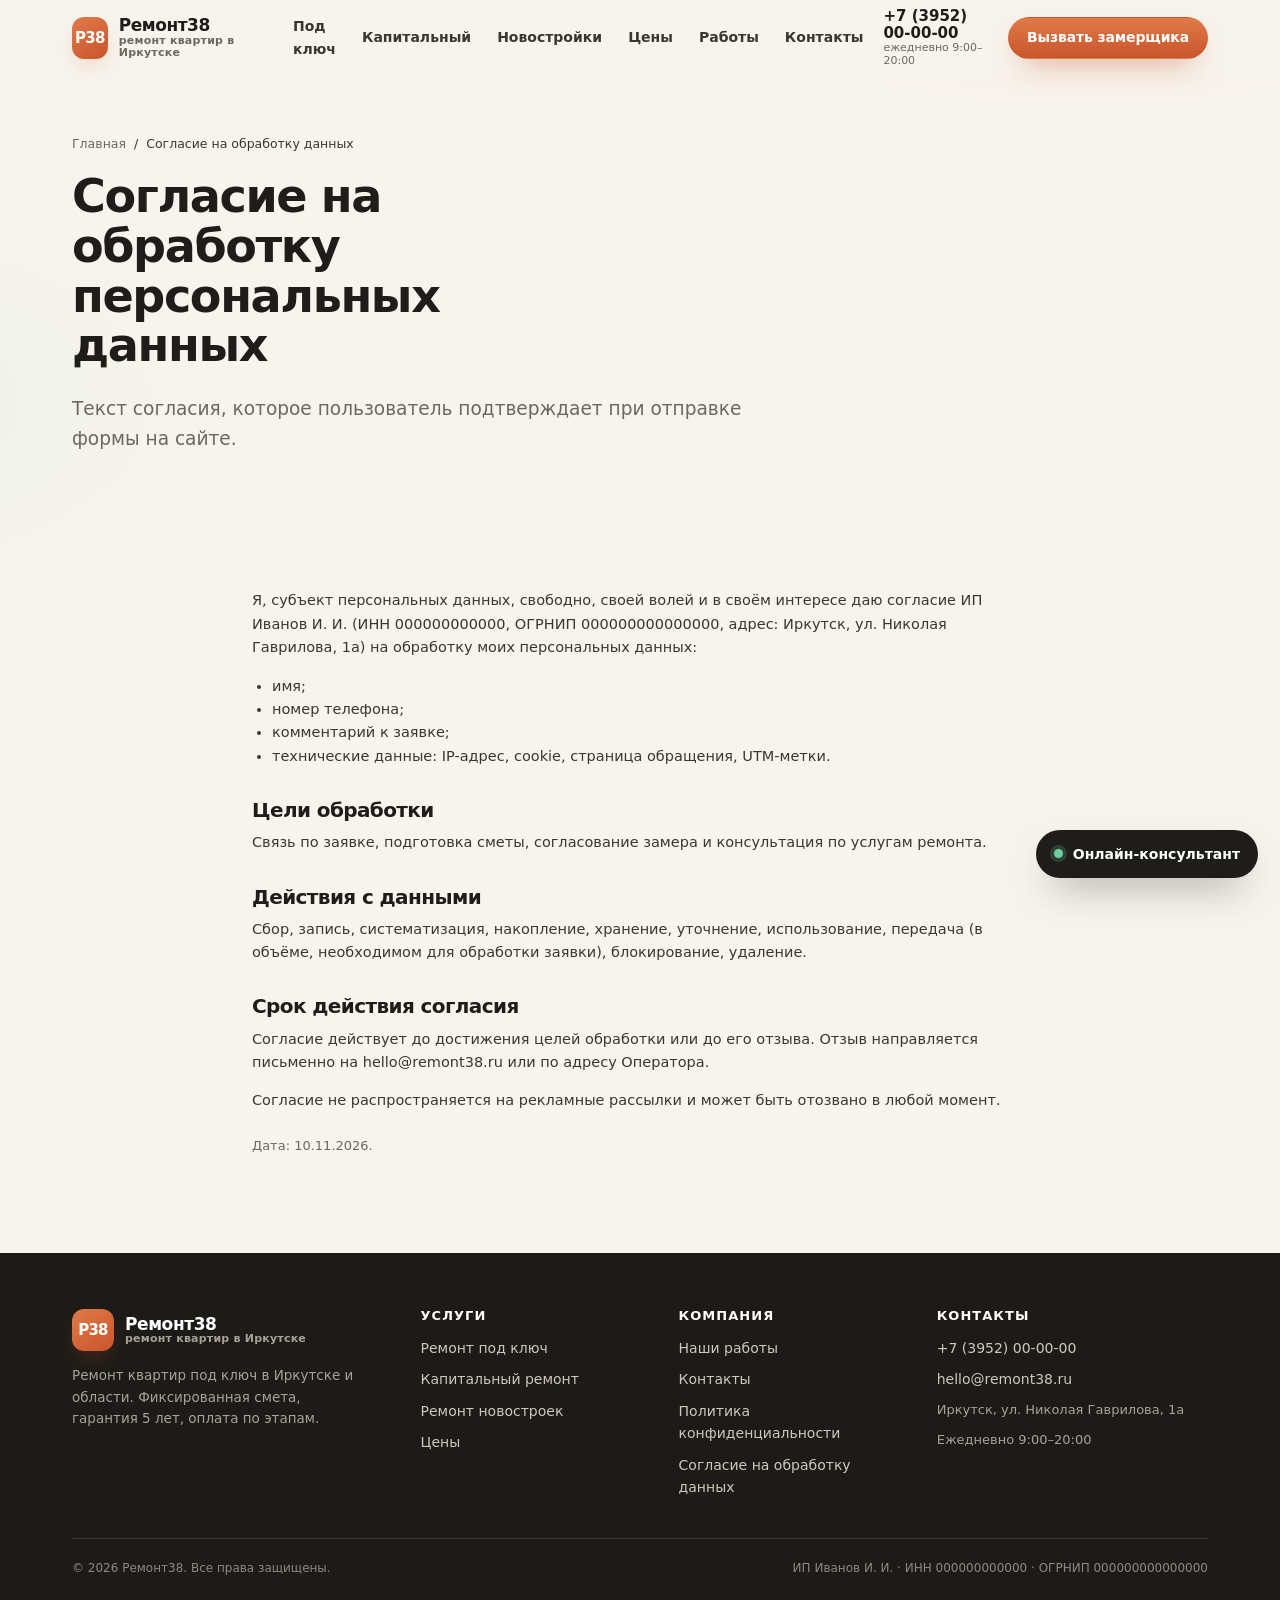
==== consent.html @ 5f7a5731 "Add files via upload" ====
<!DOCTYPE html>
<html lang="ru">
<head>
  <meta charset="UTF-8">
  <meta name="viewport" content="width=device-width, initial-scale=1">
  <meta name="robots" content="noindex,nofollow">
  <title>Согласие на обработку персональных данных — Ремонт38</title>
  <meta name="description" content="Текст согласия на обработку персональных данных при отправке заявки на сайте Ремонт38.">
  <link rel="canonical" href="https://remont38.ru/consent.html">
  <meta property="og:type" content="website">
  <meta property="og:title" content="Согласие на обработку персональных данных — Ремонт38">
  <meta property="og:description" content="Текст согласия на обработку персональных данных при отправке заявки на сайте Ремонт38.">
  <meta property="og:url" content="https://remont38.ru/consent.html">
  <meta property="og:locale" content="ru_RU">
  <meta property="og:image" content="https://remont38.ru/assets/img/og.png">
  <meta property="og:image:width" content="1200">
  <meta property="og:image:height" content="630">
  <meta name="twitter:card" content="summary_large_image">
  <meta name="theme-color" content="#f7f4ee">
  <link rel="icon" href="assets/img/favicon.svg" type="image/svg+xml">
  <script>document.documentElement.classList.add('js');</script>
  <link rel="stylesheet" href="assets/css/style.css">
</head>
<body>
  <header class="site-header">
    <div class="container header-inner">
      <a class="brand" href="index.html" aria-label="Ремонт38 — на главную">
        <span class="brand__mark">Р38</span>
        <span class="brand__text">
          <span class="brand__name">Ремонт38</span>
          <span class="brand__tag">ремонт квартир в Иркутске</span>
        </span>
      </a>
      <nav class="nav" aria-label="Основная навигация">
        <a href="remont-pod-klyuch.html">Под ключ</a>
        <a href="kapitalny-remont.html">Капитальный</a>
        <a href="novostroyka.html">Новостройки</a>
        <a href="prices.html">Цены</a>
        <a href="portfolio.html">Работы</a>
        <a href="contacts.html">Контакты</a>
      </nav>
      <div class="header-actions">
        <div class="header-phone">
          <a href="tel:+73952000000">+7 (3952) 00-00-00</a>
          <span>ежедневно 9:00–20:00</span>
        </div>
        <button class="btn btn--primary btn--sm" type="button" data-scroll-form>Вызвать замерщика</button>
        <button class="burger" type="button" data-burger aria-label="Открыть меню" aria-expanded="false"><span></span></button>
      </div>
    </div>
  </header>

  <div class="mobile-nav" data-mobile-nav>
    <a href="remont-pod-klyuch.html">Ремонт под ключ</a>
    <a href="kapitalny-remont.html">Капитальный ремонт</a>
    <a href="novostroyka.html">Ремонт новостроек</a>
    <a href="prices.html">Цены</a>
    <a href="portfolio.html">Работы</a>
    <a href="contacts.html">Контакты</a>
    <a class="btn btn--primary btn--block" href="tel:+73952000000">+7 (3952) 00-00-00</a>
  </div>

  <main>
    <section class="page-hero">
      <div class="container">
        <div class="breadcrumbs"><a href="index.html">Главная</a><span>/</span><span>Согласие на обработку данных</span></div>
        <h1>Согласие на обработку персональных данных</h1>
        <p class="lead">Текст согласия, которое пользователь подтверждает при отправке формы на сайте.</p>
      </div>
    </section>
    <section class="section">
      <div class="container legal">
        <p>Я, субъект персональных данных, свободно, своей волей и в своём интересе даю согласие ИП Иванов И. И. (ИНН 000000000000, ОГРНИП 000000000000000, адрес: Иркутск, ул. Николая Гаврилова, 1а) на обработку моих персональных данных:</p>
        <ul>
          <li>имя;</li>
          <li>номер телефона;</li>
          <li>комментарий к заявке;</li>
          <li>технические данные: IP-адрес, cookie, страница обращения, UTM-метки.</li>
        </ul>
        <h2>Цели обработки</h2>
        <p>Связь по заявке, подготовка сметы, согласование замера и консультация по услугам ремонта.</p>
        <h2>Действия с данными</h2>
        <p>Сбор, запись, систематизация, накопление, хранение, уточнение, использование, передача (в объёме, необходимом для обработки заявки), блокирование, удаление.</p>
        <h2>Срок действия согласия</h2>
        <p>Согласие действует до достижения целей обработки или до его отзыва. Отзыв направляется письменно на hello@remont38.ru или по адресу Оператора.</p>
        <p>Согласие не распространяется на рекламные рассылки и может быть отозвано в любой момент.</p>
        <p style="margin-top:24px;color:var(--muted);font-size:13px">Дата: 10.11.2026.</p>
      </div>
    </section>

  </main></main>

  <footer class="site-footer">
    <div class="container">
      <div class="footer-grid">
        <div class="footer-brand">
          <a class="brand" href="index.html">
            <span class="brand__mark">Р38</span>
            <span class="brand__text" style="color:#fff">
              <span class="brand__name">Ремонт38</span>
              <span class="brand__tag" style="color:#a9a196">ремонт квартир в Иркутске</span>
            </span>
          </a>
          <p>Ремонт квартир под ключ в Иркутске и области. Фиксированная смета, гарантия 5 лет, оплата по этапам.</p>
        </div>
        <div>
          <h4>Услуги</h4>
          <div class="footer-links">
            <a href="remont-pod-klyuch.html">Ремонт под ключ</a>
            <a href="kapitalny-remont.html">Капитальный ремонт</a>
            <a href="novostroyka.html">Ремонт новостроек</a>
            <a href="prices.html">Цены</a>
          </div>
        </div>
        <div>
          <h4>Компания</h4>
          <div class="footer-links">
            <a href="portfolio.html">Наши работы</a>
            <a href="contacts.html">Контакты</a>
            <a href="privacy.html">Политика конфиденциальности</a>
            <a href="consent.html">Согласие на обработку данных</a>
          </div>
        </div>
        <div>
          <h4>Контакты</h4>
          <div class="footer-links">
            <a href="tel:+73952000000">+7 (3952) 00-00-00</a>
            <a href="mailto:hello@remont38.ru">hello@remont38.ru</a>
            <span style="font-size:13px;color:#a9a196">Иркутск, ул. Николая Гаврилова, 1а</span>
            <span style="font-size:13px;color:#a9a196">Ежедневно 9:00–20:00</span>
          </div>
        </div>
      </div>
      <div class="footer-bottom">
        <span>© 2026 Ремонт38. Все права защищены.</span>
        <span>ИП Иванов И. И. · ИНН 000000000000 · ОГРНИП 000000000000000</span>
      </div>
    </div>
  </footer>

  <button class="chat-fab" type="button" data-chat-open aria-expanded="false" aria-controls="chat-panel">
    <span class="chat-fab__dot"></span> Онлайн-консультант
  </button>
  <div class="chat-panel" id="chat-panel" data-chat-panel role="dialog" aria-label="Онлайн-консультант">
    <div class="chat-head">
      <div class="chat-head__ava">Р</div>
      <div><b>Консультант Ремонт38</b><span>Отвечаем 24/7</span></div>
      <button class="chat-close" type="button" data-chat-close aria-label="Закрыть чат">×</button>
    </div>
    <div class="chat-body" data-chat-body></div>
    <div class="chat-quick" data-chat-quick></div>
    <form class="chat-form" data-chat-form>
      <input type="text" data-chat-input placeholder="Напишите вопрос…" aria-label="Сообщение">
      <button type="submit" aria-label="Отправить">→</button>
    </form>
  </div>

  <script src="assets/js/main.js" defer></script>
</body>
</html>
---- assets/css/style.css ----
/* =========================================================
   Ремонт38 — прототип сайта ремонтной компании (Иркутск)
   Дизайн-система, компоненты, адаптив.
   ========================================================= */

:root {
  --bg: #f7f4ee;
  --bg-2: #f1ece2;
  --surface: #fffdf9;
  --surface-2: #fbf8f2;
  --ink: #1f1d1a;
  --ink-2: #3a3630;
  --muted: #6d675e;
  --line: #e7dfd2;
  --line-2: #efe9de;
  --accent: #c9552b;
  --accent-2: #e07a4a;
  --accent-soft: #f8e4d8;
  --green: #2f6f55;
  --green-soft: #e3efe8;
  --radius: 18px;
  --radius-sm: 12px;
  --shadow-sm: 0 6px 20px -10px rgba(31, 29, 26, 0.18);
  --shadow: 0 24px 60px -28px rgba(31, 29, 26, 0.3);
  --container: 1180px;
  --header-h: 76px;
  --font: "Inter", "Segoe UI", system-ui, -apple-system, Roboto, Arial, sans-serif;
}

* { box-sizing: border-box; }

html {
  scroll-behavior: smooth;
  scroll-padding-top: calc(var(--header-h) + 20px);
}

body {
  margin: 0;
  font-family: var(--font);
  color: var(--ink);
  background:
    radial-gradient(900px 500px at 85% -10%, #fbe9dd 0%, rgba(251, 233, 221, 0) 60%),
    radial-gradient(700px 400px at -10% 25%, #eef2e8 0%, rgba(238, 242, 232, 0) 55%),
    var(--bg);
  font-size: 16px;
  line-height: 1.6;
  -webkit-font-smoothing: antialiased;
  text-rendering: optimizeLegibility;
}

img, svg { max-width: 100%; display: block; }
a { color: inherit; text-decoration: none; }
button, input, select, textarea { font: inherit; color: inherit; }
button { cursor: pointer; }

h1, h2, h3, h4 {
  margin: 0 0 0.5em;
  font-weight: 750;
  letter-spacing: -0.03em;
  line-height: 1.08;
  color: var(--ink);
}
h1 { font-size: clamp(2.15rem, 4.6vw, 3.65rem); }
h2 { font-size: clamp(1.7rem, 3.2vw, 2.5rem); }
h3 { font-size: clamp(1.15rem, 1.8vw, 1.4rem); letter-spacing: -0.02em; }
p { margin: 0 0 1em; }
p:last-child { margin-bottom: 0; }

.container {
  width: 100%;
  max-width: var(--container);
  margin: 0 auto;
  padding: 0 22px;
}

.section { padding: clamp(56px, 8vw, 96px) 0; }
.section--tight { padding: clamp(40px, 6vw, 64px) 0; }
.section--cream { background: linear-gradient(180deg, rgba(255, 253, 249, 0.7), rgba(255, 253, 249, 0)); }
.section--dark {
  background:
    radial-gradient(800px 400px at 90% 0%, rgba(201, 85, 43, 0.25), transparent 60%),
    #211f1c;
  color: #f4efe6;
}
.section--dark h2, .section--dark h3 { color: #fffdf9; }
.section--dark p { color: #cfc7ba; }

.eyebrow {
  display: inline-flex;
  align-items: center;
  gap: 8px;
  margin-bottom: 16px;
  font-size: 12px;
  font-weight: 700;
  letter-spacing: 0.14em;
  text-transform: uppercase;
  color: var(--accent);
}
.eyebrow::before {
  content: "";
  width: 26px;
  height: 2px;
  border-radius: 2px;
  background: var(--accent);
}

.lead { font-size: clamp(1.02rem, 1.5vw, 1.16rem); color: var(--muted); max-width: 60ch; }
.section-head { max-width: 720px; margin-bottom: clamp(28px, 4vw, 44px); }
.section-head--center { margin-left: auto; margin-right: auto; text-align: center; }
.section-head--center .eyebrow { justify-content: center; }

/* ---------- Buttons ---------- */
.btn {
  display: inline-flex;
  align-items: center;
  justify-content: center;
  gap: 10px;
  min-height: 50px;
  padding: 12px 24px;
  border: 1px solid transparent;
  border-radius: 999px;
  font-weight: 700;
  font-size: 15px;
  letter-spacing: -0.01em;
  transition: transform 0.18s ease, box-shadow 0.18s ease, background 0.18s ease, color 0.18s ease;
  white-space: nowrap;
}
.btn:hover { transform: translateY(-2px); }
.btn:active { transform: translateY(0); }
.btn:focus-visible { outline: 3px solid rgba(201, 85, 43, 0.35); outline-offset: 2px; }
.btn--primary {
  background: linear-gradient(180deg, var(--accent-2), var(--accent));
  color: #fff;
  box-shadow: 0 14px 30px -14px rgba(201, 85, 43, 0.75);
}
.btn--primary:hover { box-shadow: 0 18px 36px -14px rgba(201, 85, 43, 0.85); }
.btn--ghost { background: transparent; border-color: var(--line); color: var(--ink); }
.btn--ghost:hover { background: var(--surface); border-color: #d8cfc0; }
.btn--light { background: #fffdf9; color: var(--ink); }
.btn--block { width: 100%; }
.btn--sm { min-height: 42px; padding: 8px 18px; font-size: 14px; }

.link-arrow {
  display: inline-flex;
  align-items: center;
  gap: 8px;
  font-weight: 700;
  color: var(--accent);
  border-bottom: 1px solid rgba(201, 85, 43, 0.35);
  padding-bottom: 2px;
}
.link-arrow:hover { border-color: var(--accent); }

/* ---------- Header ---------- */
.site-header {
  position: sticky;
  top: 0;
  z-index: 60;
  height: var(--header-h);
  display: flex;
  align-items: center;
  background: rgba(247, 244, 238, 0.82);
  backdrop-filter: blur(14px);
  -webkit-backdrop-filter: blur(14px);
  border-bottom: 1px solid transparent;
  transition: border-color 0.2s ease, box-shadow 0.2s ease;
}
.site-header.is-scrolled {
  border-color: var(--line);
  box-shadow: 0 10px 30px -22px rgba(31, 29, 26, 0.4);
}
.header-inner {
  display: flex;
  align-items: center;
  justify-content: space-between;
  gap: 20px;
  width: 100%;
}
.brand { display: inline-flex; align-items: center; gap: 11px; font-weight: 800; letter-spacing: -0.03em; }
.brand__mark {
  width: 42px; height: 42px;
  display: grid; place-items: center;
  border-radius: 12px;
  background: linear-gradient(145deg, var(--accent-2), var(--accent));
  color: #fff;
  font-size: 15px;
  font-weight: 800;
  letter-spacing: -0.05em;
  box-shadow: 0 10px 24px -12px rgba(201, 85, 43, 0.8);
}
.brand__text { display: flex; flex-direction: column; line-height: 1.1; }
.brand__name { font-size: 17px; }
.brand__tag { font-size: 11px; font-weight: 600; color: var(--muted); letter-spacing: 0.02em; }

.nav { display: flex; align-items: center; gap: 26px; }
.nav a { font-size: 14px; font-weight: 600; color: var(--ink-2); position: relative; }
.nav a::after {
  content: "";
  position: absolute; left: 0; bottom: -6px;
  width: 100%; height: 2px;
  background: var(--accent);
  transform: scaleX(0);
  transform-origin: left;
  transition: transform 0.2s ease;
  border-radius: 2px;
}
.nav a:hover::after, .nav a[aria-current="page"]::after { transform: scaleX(1); }
.header-actions { display: flex; align-items: center; gap: 14px; }
.header-phone { display: flex; flex-direction: column; line-height: 1.15; }
.header-phone a { font-weight: 800; font-size: 15px; }
.header-phone span { font-size: 11px; color: var(--muted); }

.burger {
  display: none;
  width: 46px; height: 46px;
  border: 1px solid var(--line);
  border-radius: 12px;
  background: var(--surface);
  align-items: center;
  justify-content: center;
}
.burger span { position: relative; width: 18px; height: 2px; background: var(--ink); border-radius: 2px; }
.burger span::before, .burger span::after {
  content: ""; position: absolute; left: 0; width: 18px; height: 2px; background: var(--ink); border-radius: 2px;
  transition: transform 0.2s ease, top 0.2s ease;
}
.burger span::before { top: -6px; }
.burger span::after { top: 6px; }
.burger[aria-expanded="true"] span { background: transparent; }
.burger[aria-expanded="true"] span::before { top: 0; transform: rotate(45deg); }
.burger[aria-expanded="true"] span::after { top: 0; transform: rotate(-45deg); }

.mobile-nav {
  position: fixed;
  inset: var(--header-h) 0 auto 0;
  z-index: 55;
  display: none;
  padding: 18px 22px 26px;
  background: var(--surface);
  border-bottom: 1px solid var(--line);
  box-shadow: var(--shadow);
}
.mobile-nav.is-open { display: block; }
.mobile-nav a { display: block; padding: 12px 4px; font-weight: 700; border-bottom: 1px solid var(--line-2); }
.mobile-nav .btn { margin-top: 16px; }

/* ---------- Hero ---------- */
.hero { position: relative; padding: clamp(34px, 6vw, 70px) 0 clamp(40px, 6vw, 64px); overflow: hidden; }
.hero::before {
  content: "";
  position: absolute;
  width: 520px; height: 520px;
  right: -160px; top: -180px;
  border-radius: 50%;
  background: radial-gradient(circle, rgba(224, 122, 74, 0.18), transparent 65%);
  pointer-events: none;
}
.hero-grid { display: grid; grid-template-columns: 1.05fr 0.95fr; gap: clamp(30px, 5vw, 64px); align-items: center; }
.hero-copy h1 { margin-bottom: 18px; }
.hero-copy h1 em { font-style: normal; color: var(--accent); }
.hero-points { display: flex; flex-wrap: wrap; gap: 10px; margin: 24px 0 30px; }
.chip {
  display: inline-flex; align-items: center; gap: 8px;
  padding: 8px 14px;
  border-radius: 999px;
  background: var(--surface);
  border: 1px solid var(--line);
  font-size: 13px;
  font-weight: 600;
  color: var(--ink-2);
  box-shadow: var(--shadow-sm);
}
.chip::before { content: "✓"; color: var(--green); font-weight: 800; }
.hero-cta { display: flex; flex-wrap: wrap; gap: 12px; }
.hero-note { margin-top: 18px; font-size: 13px; color: var(--muted); }

.hero-stats {
  display: grid; grid-template-columns: repeat(3, 1fr);
  gap: 18px;
  margin-top: 38px;
  padding-top: 26px;
  border-top: 1px solid var(--line);
}
.hero-stats b { display: block; font-size: clamp(1.35rem, 2.4vw, 1.8rem); letter-spacing: -0.04em; }
.hero-stats span { font-size: 12.5px; color: var(--muted); }

/* ---------- Calculator card ---------- */
.calc-card {
  position: relative;
  padding: 26px;
  border-radius: 24px;
  background: var(--surface);
  border: 1px solid var(--line);
  box-shadow: var(--shadow);
}
.calc-card::before {
  content: "";
  position: absolute; inset: 0 0 auto 0; height: 5px;
  border-radius: 24px 24px 0 0;
  background: linear-gradient(90deg, var(--accent), var(--accent-2));
}
.calc-card__head { display: flex; justify-content: space-between; gap: 12px; align-items: flex-start; margin-bottom: 18px; }
.calc-card__head h2 { font-size: 1.28rem; margin: 0; letter-spacing: -0.025em; }
.calc-card__head span { font-size: 12px; color: var(--muted); text-align: right; max-width: 130px; line-height: 1.35; }
.field { margin-bottom: 14px; }
.field__label { display: flex; justify-content: space-between; align-items: baseline; margin-bottom: 7px; font-size: 12.5px; font-weight: 700; color: var(--ink-2); }
.field__label output { font-weight: 800; color: var(--accent); font-size: 13px; }
.field select, .field input[type="text"], .field input[type="tel"], .field input[type="number"], .field textarea {
  width: 100%;
  min-height: 46px;
  padding: 10px 13px;
  border: 1px solid var(--line);
  border-radius: 12px;
  background: var(--surface-2);
  transition: border-color 0.15s ease, box-shadow 0.15s ease;
}
.field select:focus, .field input:focus, .field textarea:focus {
  outline: none;
  border-color: var(--accent-2);
  box-shadow: 0 0 0 4px rgba(224, 122, 74, 0.14);
}
.field--row { display: grid; grid-template-columns: 1fr 1fr; gap: 12px; }
.check {
  display: flex; align-items: flex-start; gap: 9px;
  font-size: 13px; color: var(--ink-2); cursor: pointer; user-select: none;
  margin-bottom: 10px;
}
.check input { margin-top: 3px; accent-color: var(--accent); width: 16px; height: 16px; flex: 0 0 auto; }

.range { width: 100%; accent-color: var(--accent); height: 26px; }
.range-scale { display: flex; justify-content: space-between; font-size: 11px; color: var(--muted); margin-top: -2px; }

.calc-result {
  margin-top: 16px;
  padding: 16px;
  border-radius: 14px;
  background: linear-gradient(180deg, #fff5ee, #fdece0);
  border: 1px solid #f3d6c2;
}
.calc-result__label { font-size: 11.5px; font-weight: 700; letter-spacing: 0.08em; text-transform: uppercase; color: #a65a33; }
.calc-result__sum { font-size: clamp(1.45rem, 2.6vw, 1.85rem); font-weight: 800; letter-spacing: -0.04em; margin: 4px 0 2px; }
.calc-result__hint { font-size: 12px; color: #8a6a55; }
.calc-card .btn { margin-top: 14px; }
.calc-card__note { margin-top: 10px; font-size: 11.5px; color: var(--muted); text-align: center; }

/* ---------- Benefits ---------- */
.benefits { display: grid; grid-template-columns: repeat(4, 1fr); gap: 16px; }
.benefit {
  padding: 22px;
  border-radius: var(--radius);
  background: var(--surface);
  border: 1px solid var(--line);
  box-shadow: var(--shadow-sm);
}
.benefit__num { font-size: 12px; font-weight: 800; color: var(--accent); letter-spacing: 0.12em; margin-bottom: 10px; }
.benefit h3 { font-size: 1.05rem; margin-bottom: 6px; }
.benefit p { font-size: 14px; color: var(--muted); }

/* ---------- Services ---------- */
.services { display: grid; grid-template-columns: repeat(4, 1fr); gap: 16px; }
.service {
  position: relative;
  display: flex; flex-direction: column;
  padding: 24px;
  border-radius: var(--radius);
  background: var(--surface);
  border: 1px solid var(--line);
  box-shadow: var(--shadow-sm);
  transition: transform 0.2s ease, box-shadow 0.2s ease, border-color 0.2s ease;
}
.service:hover { transform: translateY(-4px); box-shadow: var(--shadow); border-color: #dbd2c3; }
.service__price { font-size: 13px; font-weight: 800; color: var(--accent); margin-bottom: 10px; }
.service h3 { margin-bottom: 8px; }
.service p { font-size: 14px; color: var(--muted); margin-bottom: 18px; }
.service .link-arrow { margin-top: auto; font-size: 14px; }

/* ---------- Price table ---------- */
.table-wrap {
  overflow-x: auto;
  border-radius: var(--radius);
  border: 1px solid var(--line);
  background: var(--surface);
  box-shadow: var(--shadow-sm);
}
table.price { width: 100%; border-collapse: collapse; min-width: 620px; }
table.price th, table.price td { padding: 15px 18px; text-align: left; border-bottom: 1px solid var(--line-2); font-size: 14.5px; }
table.price th { background: var(--surface-2); font-size: 12px; letter-spacing: 0.08em; text-transform: uppercase; color: var(--muted); }
table.price td b { font-size: 16px; }
table.price tr:last-child td { border-bottom: none; }
table.price tbody tr:hover { background: #fdf8f1; }
.price-note { margin-top: 14px; font-size: 13px; color: var(--muted); }

/* ---------- Cases ---------- */
.cases { display: grid; grid-template-columns: repeat(2, 1fr); gap: 20px; }
.case {
  overflow: hidden;
  border-radius: var(--radius);
  background: var(--surface);
  border: 1px solid var(--line);
  box-shadow: var(--shadow-sm);
}
.case__media { display: grid; grid-template-columns: 1fr 1fr; position: relative; }
.case__media figure { margin: 0; position: relative; overflow: hidden; aspect-ratio: 4 / 3; background: #e9e1d4; }
.case__media img { width: 100%; height: 100%; object-fit: cover; }
.case__media figure:first-child img { filter: grayscale(1) brightness(0.92); }
.case__media figcaption {
  position: absolute; left: 10px; top: 10px;
  padding: 4px 9px;
  border-radius: 999px;
  background: rgba(31, 29, 26, 0.72);
  color: #fff;
  font-size: 11px;
  font-weight: 700;
  letter-spacing: 0.04em;
}
.case__body { padding: 18px 20px 20px; }
.case__meta { display: flex; flex-wrap: wrap; gap: 8px; margin-bottom: 10px; }
.case__meta span {
  padding: 4px 9px; border-radius: 999px;
  background: var(--surface-2); border: 1px solid var(--line-2);
  font-size: 11.5px; color: var(--muted);
}
.case h3 { margin-bottom: 6px; font-size: 1.1rem; }
.case__price { font-weight: 800; color: var(--accent); font-size: 15px; }

/* ---------- Process ---------- */
.process { display: grid; grid-template-columns: repeat(3, 1fr); gap: 18px; counter-reset: step; }
.step {
  position: relative;
  padding: 22px 22px 22px 60px;
  border-radius: var(--radius);
  background: var(--surface);
  border: 1px solid var(--line);
}
.step::before {
  counter-increment: step;
  content: counter(step, decimal-leading-zero);
  position: absolute; left: 20px; top: 20px;
  width: 28px; height: 28px;
  display: grid; place-items: center;
  border-radius: 9px;
  background: var(--accent-soft);
  color: var(--accent);
  font-size: 11.5px; font-weight: 800;
}
.step h3 { font-size: 1rem; margin-bottom: 5px; }
.step p { font-size: 13.5px; color: var(--muted); }

/* ---------- Guarantees ---------- */
.guarantees { display: grid; grid-template-columns: repeat(3, 1fr); gap: 16px; }
.guarantee { padding: 24px; border-radius: var(--radius); background: var(--surface); border: 1px solid var(--line); }
.guarantee__icon {
  width: 44px; height: 44px; border-radius: 12px;
  display: grid; place-items: center;
  background: var(--green-soft); color: var(--green);
  font-size: 20px; font-weight: 800; margin-bottom: 14px;
}
.guarantee h3 { font-size: 1.05rem; margin-bottom: 6px; }
.guarantee p { font-size: 14px; color: var(--muted); }

/* ---------- Reviews ---------- */
.reviews { display: grid; grid-template-columns: repeat(3, 1fr); gap: 16px; }
.review { padding: 24px; border-radius: var(--radius); background: var(--surface); border: 1px solid var(--line); box-shadow: var(--shadow-sm); }
.review__stars { color: #e0a33a; letter-spacing: 2px; font-size: 14px; margin-bottom: 10px; }
.review p { font-size: 14.5px; color: var(--ink-2); }
.review__author { display: flex; align-items: center; gap: 10px; margin-top: 16px; }
.review__avatar {
  width: 38px; height: 38px; border-radius: 50%;
  display: grid; place-items: center;
  background: var(--accent-soft); color: var(--accent);
  font-weight: 800; font-size: 14px;
}
.review__name { font-weight: 700; font-size: 14px; }
.review__src { font-size: 12px; color: var(--muted); }

/* ---------- FAQ ---------- */
.faq { display: grid; gap: 10px; max-width: 860px; margin: 0 auto; }
.faq details {
  border: 1px solid var(--line);
  border-radius: 14px;
  background: var(--surface);
  padding: 0 20px;
  box-shadow: var(--shadow-sm);
}
.faq summary {
  list-style: none;
  cursor: pointer;
  padding: 18px 34px 18px 0;
  font-weight: 700;
  font-size: 15.5px;
  position: relative;
}
.faq summary::-webkit-details-marker { display: none; }
.faq summary::after {
  content: "+";
  position: absolute; right: 0; top: 50%;
  transform: translateY(-50%);
  font-size: 22px; font-weight: 400; color: var(--accent);
  transition: transform 0.2s ease;
}
.faq details[open] summary::after { transform: translateY(-50%) rotate(45deg); }
.faq details p { padding: 0 0 18px; font-size: 14.5px; color: var(--muted); margin: 0; }

/* ---------- CTA / lead form ---------- */
.cta-grid { display: grid; grid-template-columns: 0.95fr 1.05fr; gap: clamp(28px, 5vw, 60px); align-items: center; }
.cta-list { list-style: none; padding: 0; margin: 24px 0 0; display: grid; gap: 12px; }
.cta-list li { display: flex; gap: 10px; font-size: 14.5px; color: #d6cec1; }
.cta-list li::before { content: "✓"; color: #7fc6a1; font-weight: 800; }
.lead-form {
  padding: 28px;
  border-radius: 22px;
  background: var(--surface);
  color: var(--ink);
  box-shadow: var(--shadow);
}
.lead-form h3 { margin-bottom: 4px; }
.lead-form__sub { font-size: 13px; color: var(--muted); margin-bottom: 18px; }
.lead-form .field__label { color: var(--ink-2); }
.lead-form .check { color: var(--muted); font-size: 12px; }
.lead-form .check a { color: var(--accent); text-decoration: underline; }
.form-success {
  display: none;
  padding: 26px 20px;
  text-align: center;
  border-radius: 16px;
  background: var(--green-soft);
  border: 1px solid #c9e2d5;
}
.form-success.is-visible { display: block; }
.form-success b { display: block; font-size: 18px; margin-bottom: 6px; color: #245945; }
.form-success span { font-size: 14px; color: #3f7260; }

/* ---------- Footer ---------- */
.site-footer {
  background: #1d1b18;
  color: #cfc7ba;
  padding: 56px 0 28px;
}
.footer-grid { display: grid; grid-template-columns: 1.4fr 1fr 1fr 1.2fr; gap: 32px; }
.site-footer h4 { color: #fffdf9; font-size: 13px; letter-spacing: 0.08em; text-transform: uppercase; margin-bottom: 14px; }
.site-footer a { color: #cfc7ba; font-size: 14px; }
.site-footer a:hover { color: #fff; }
.footer-links { display: grid; gap: 9px; }
.footer-brand p { font-size: 13.5px; color: #a9a196; max-width: 34ch; margin-top: 14px; }
.footer-bottom {
  margin-top: 40px; padding-top: 20px;
  border-top: 1px solid rgba(255, 255, 255, 0.12);
  display: flex; flex-wrap: wrap; gap: 12px 24px; justify-content: space-between;
  font-size: 12px; color: #8f887e;
}

/* ---------- Page hero (inner pages) ---------- */
.page-hero { padding: clamp(34px, 5vw, 58px) 0 clamp(24px, 4vw, 40px); }
.breadcrumbs { display: flex; flex-wrap: wrap; gap: 8px; font-size: 12.5px; color: var(--muted); margin-bottom: 18px; }
.breadcrumbs a { color: var(--muted); }
.breadcrumbs a:hover { color: var(--accent); }
.breadcrumbs span { color: var(--ink-2); }
.page-hero h1 { font-size: clamp(1.9rem, 3.6vw, 2.9rem); max-width: 18ch; }
.page-hero .lead { margin-top: 14px; }
.page-hero__actions { display: flex; flex-wrap: wrap; gap: 12px; margin-top: 24px; }

/* ---------- Content blocks ---------- */
.split { display: grid; grid-template-columns: 1fr 1fr; gap: clamp(28px, 5vw, 56px); align-items: start; }
.checklist { list-style: none; padding: 0; margin: 0; display: grid; gap: 12px; }
.checklist li { position: relative; padding-left: 30px; font-size: 14.5px; color: var(--ink-2); }
.checklist li::before {
  content: "✓";
  position: absolute; left: 0; top: 0;
  width: 20px; height: 20px;
  display: grid; place-items: center;
  border-radius: 50%;
  background: var(--green-soft);
  color: var(--green);
  font-size: 11px; font-weight: 800;
}
.note-card { padding: 22px; border-radius: var(--radius); background: var(--surface); border: 1px solid var(--line); }
.note-card h3 { font-size: 1rem; }
.note-card p, .note-card li { font-size: 14px; color: var(--muted); }

.portfolio-grid { display: grid; grid-template-columns: repeat(3, 1fr); gap: 18px; }
.portfolio-item { overflow: hidden; border-radius: var(--radius); background: var(--surface); border: 1px solid var(--line); box-shadow: var(--shadow-sm); }
.portfolio-item img { aspect-ratio: 4 / 3; width: 100%; height: 100%; object-fit: cover; }
.portfolio-item__body { padding: 16px 18px 18px; }
.portfolio-item h3 { font-size: 1rem; margin-bottom: 4px; }
.portfolio-item p { font-size: 13px; color: var(--muted); }

.contact-grid { display: grid; grid-template-columns: 0.9fr 1.1fr; gap: clamp(24px, 4vw, 48px); align-items: start; }
.contact-list { display: grid; gap: 16px; }
.contact-item { display: flex; gap: 12px; align-items: flex-start; }
.contact-item__icon { width: 40px; height: 40px; flex: 0 0 auto; border-radius: 11px; display: grid; place-items: center; background: var(--accent-soft); color: var(--accent); font-weight: 800; }
.contact-item b { display: block; font-size: 14px; }
.contact-item span, .contact-item a { font-size: 14px; color: var(--muted); }
.map-placeholder {
  margin-top: 24px; min-height: 260px;
  border-radius: var(--radius);
  border: 1px dashed #cfc5b6;
  background:
    linear-gradient(135deg, rgba(224, 122, 74, 0.08), rgba(47, 111, 85, 0.08)),
    repeating-linear-gradient(0deg, transparent 0 39px, rgba(31, 29, 26, 0.06) 39px 40px),
    repeating-linear-gradient(90deg, transparent 0 39px, rgba(31, 29, 26, 0.06) 39px 40px),
    var(--surface-2);
  display: grid; place-items: center;
  text-align: center; padding: 20px;
}
.map-placeholder b { display: block; font-size: 15px; }
.map-placeholder span { font-size: 13px; color: var(--muted); }

.legal { max-width: 820px; }
.legal h1 { font-size: clamp(1.7rem, 3vw, 2.3rem); }
.legal h2 { font-size: 1.25rem; margin-top: 32px; }
.legal p, .legal li { font-size: 14.5px; color: var(--ink-2); }
.legal ul { padding-left: 20px; }

/* ---------- Chat widget ---------- */
.chat-fab {
  position: fixed; right: 22px; bottom: 22px; z-index: 70;
  display: inline-flex; align-items: center; gap: 10px;
  padding: 13px 18px;
  border: none; border-radius: 999px;
  background: var(--ink);
  color: #fff;
  font-weight: 700; font-size: 14px;
  box-shadow: 0 18px 40px -16px rgba(31, 29, 26, 0.6);
  transition: transform 0.2s ease;
}
.chat-fab:hover { transform: translateY(-3px); }
.chat-fab__dot { width: 9px; height: 9px; border-radius: 50%; background: #6fce9d; box-shadow: 0 0 0 4px rgba(111, 206, 157, 0.2); }

.chat-panel {
  position: fixed; right: 22px; bottom: 88px; z-index: 71;
  width: min(380px, calc(100vw - 32px));
  max-height: min(600px, calc(100vh - 120px));
  display: none;
  flex-direction: column;
  overflow: hidden;
  border-radius: 20px;
  background: var(--surface);
  border: 1px solid var(--line);
  box-shadow: 0 30px 70px -25px rgba(31, 29, 26, 0.45);
}
.chat-panel.is-open { display: flex; }
.chat-head {
  padding: 16px 18px;
  background: #211f1c;
  color: #fff;
  display: flex; align-items: center; gap: 11px;
}
.chat-head__ava { width: 38px; height: 38px; border-radius: 50%; display: grid; place-items: center; background: var(--accent); font-weight: 800; }
.chat-head b { display: block; font-size: 14px; }
.chat-head span { font-size: 11.5px; color: #b9b2a7; }
.chat-close { margin-left: auto; background: none; border: none; color: #cfc7ba; font-size: 22px; line-height: 1; padding: 4px; }
.chat-body { padding: 16px; overflow-y: auto; display: grid; gap: 10px; background: var(--surface-2); }
.msg { max-width: 85%; padding: 10px 13px; border-radius: 14px; font-size: 13.5px; line-height: 1.45; }
.msg--bot { background: #fff; border: 1px solid var(--line); border-bottom-left-radius: 4px; }
.msg--user { background: var(--ink); color: #fff; justify-self: end; border-bottom-right-radius: 4px; }
.msg--typing { color: var(--muted); font-style: italic; }
.chat-quick { display: flex; flex-wrap: wrap; gap: 7px; padding: 0 16px 12px; background: var(--surface-2); }
.chat-quick button {
  padding: 7px 11px; border-radius: 999px;
  border: 1px solid var(--line); background: #fff;
  font-size: 12px; font-weight: 600; color: var(--ink-2);
}
.chat-quick button:hover { border-color: var(--accent-2); color: var(--accent); }
.chat-form { display: flex; gap: 8px; padding: 12px 14px; border-top: 1px solid var(--line); background: var(--surface); }
.chat-form input { flex: 1; min-height: 42px; padding: 8px 12px; border: 1px solid var(--line); border-radius: 11px; background: var(--surface-2); }
.chat-form button { min-height: 42px; padding: 0 16px; border: none; border-radius: 11px; background: var(--accent); color: #fff; font-weight: 700; }

/* ---------- Reveal ---------- */
.js .reveal { opacity: 0; transform: translateY(18px); transition: opacity 0.6s ease, transform 0.6s ease; }
.js .reveal.is-in { opacity: 1; transform: none; }
@media (prefers-reduced-motion: reduce) {
  html { scroll-behavior: auto; }
  .js .reveal { opacity: 1; transform: none; transition: none; }
  .btn:hover, .service:hover, .chat-fab:hover { transform: none; }
}

/* ---------- Responsive ---------- */
@media (max-width: 1020px) {
  .nav { display: none; }
  .burger { display: inline-flex; }
  .header-phone { display: none; }
  .hero-grid, .cta-grid, .contact-grid, .split { grid-template-columns: 1fr; }
  .hero-copy { max-width: 760px; }
  .calc-card { max-width: 560px; }
  .benefits, .services { grid-template-columns: repeat(2, 1fr); }
  .process { grid-template-columns: repeat(2, 1fr); }
  .footer-grid { grid-template-columns: 1fr 1fr; }
}

@media (max-width: 760px) {
  .section { padding: 52px 0; }
  .header-inner { gap: 10px; }
  .header-actions .btn { display: none; }
  .brand__tag { display: none; }
  .hero-stats { gap: 10px; }
  .hero-stats b { font-size: 1.3rem; }
  .cases, .reviews, .guarantees, .portfolio-grid { grid-template-columns: 1fr; }
  .case__media figure { aspect-ratio: 1 / 1; }
  .service, .benefit, .guarantee, .review { padding: 20px; }
  .lead-form { padding: 22px; }
  .footer-grid { grid-template-columns: 1fr; gap: 26px; }
  .site-footer { padding-top: 44px; }
  .chat-fab { right: 14px; bottom: 14px; padding: 12px 15px; }
  .chat-panel { right: 14px; bottom: 76px; }
}

@media (max-width: 520px) {
  .benefits, .services, .process { grid-template-columns: 1fr; }
  .field--row { grid-template-columns: 1fr; }
  .hero-cta .btn { width: 100%; }
  .calc-card { padding: 20px; }
  .hero-stats { grid-template-columns: 1fr 1fr; }
  .hero-stats > div:last-child { grid-column: span 2; }
}
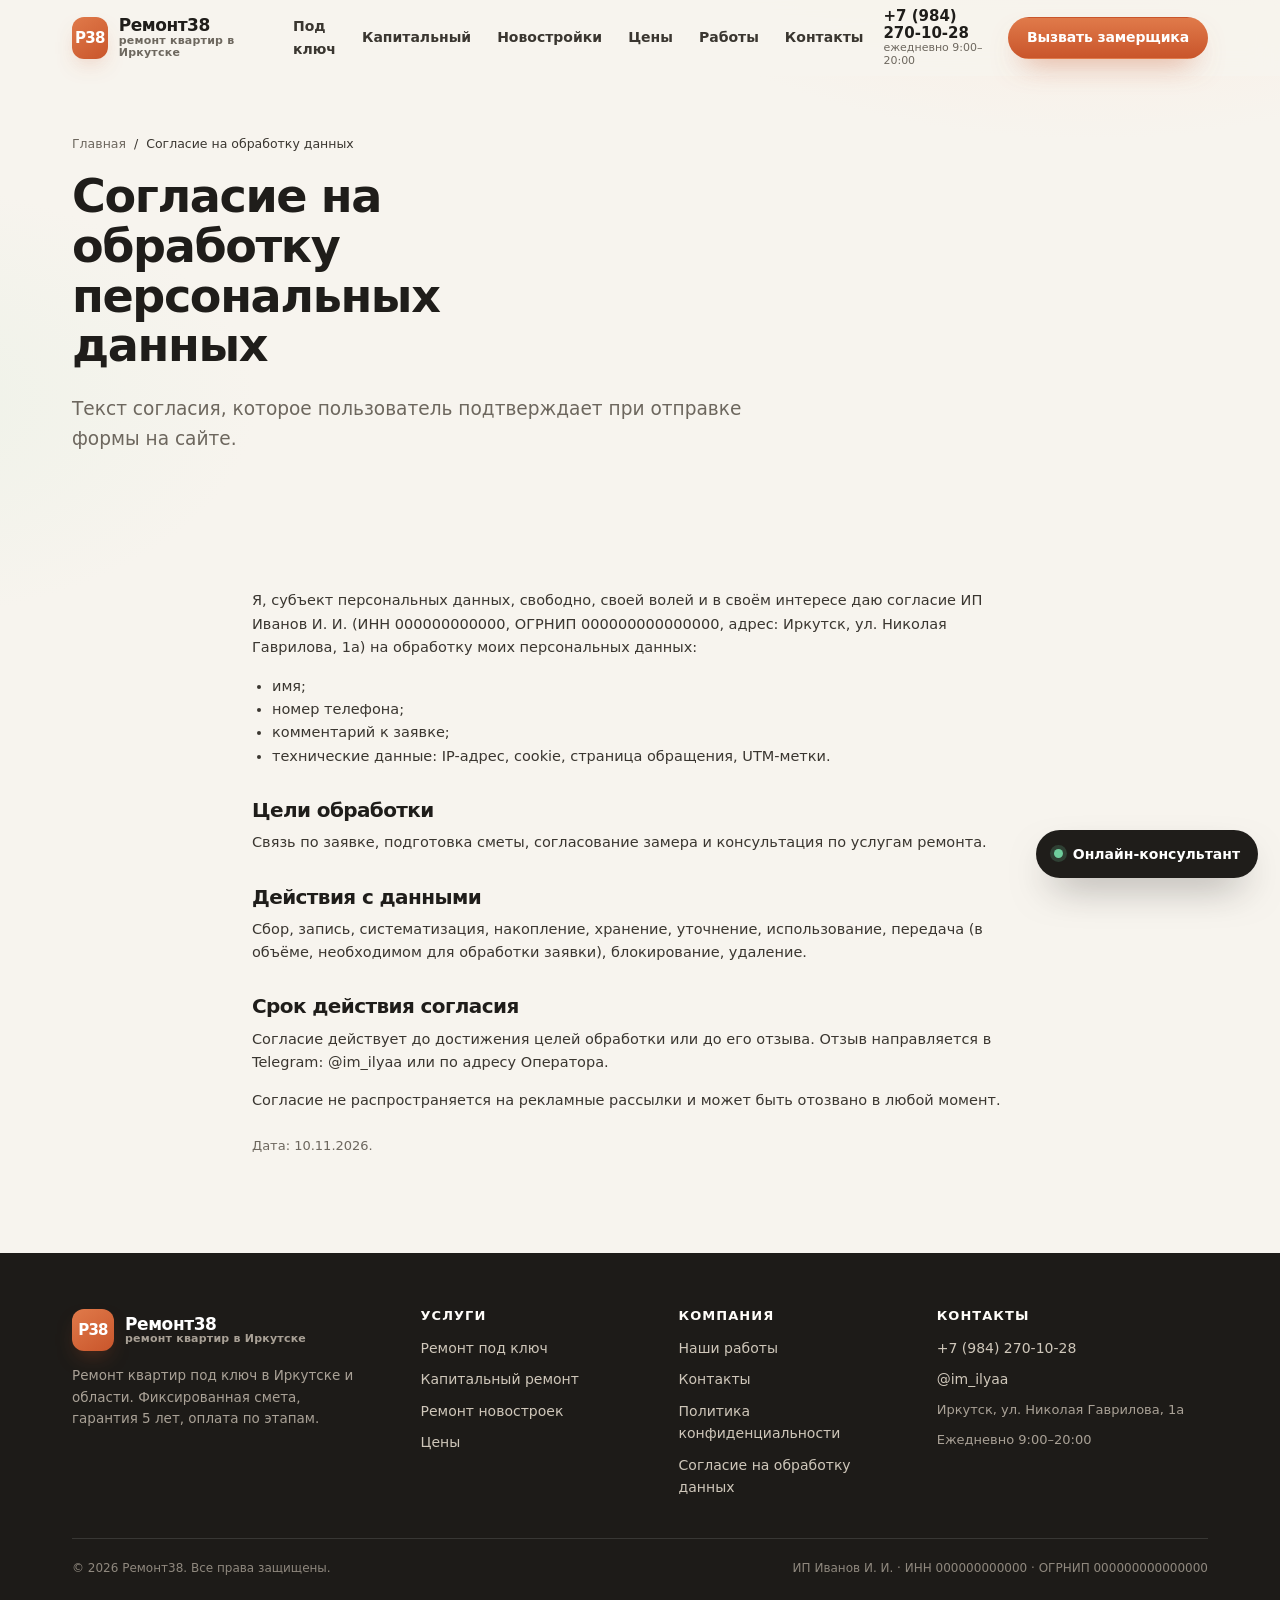
==== commit 56db3757: "Add files via upload" ====
--- a/consent.html
+++ b/consent.html
@@ -41,7 +41,7 @@
       </nav>
       <div class="header-actions">
         <div class="header-phone">
-          <a href="tel:+73952000000">+7 (3952) 00-00-00</a>
+          <a href="tel:+79842701028">+7 (984) 270-10-28</a>
           <span>ежедневно 9:00–20:00</span>
         </div>
         <button class="btn btn--primary btn--sm" type="button" data-scroll-form>Вызвать замерщика</button>
@@ -57,7 +57,7 @@
     <a href="prices.html">Цены</a>
     <a href="portfolio.html">Работы</a>
     <a href="contacts.html">Контакты</a>
-    <a class="btn btn--primary btn--block" href="tel:+73952000000">+7 (3952) 00-00-00</a>
+    <a class="btn btn--primary btn--block" href="tel:+79842701028">+7 (984) 270-10-28</a>
   </div>
 
   <main>
@@ -82,7 +82,7 @@
         <h2>Действия с данными</h2>
         <p>Сбор, запись, систематизация, накопление, хранение, уточнение, использование, передача (в объёме, необходимом для обработки заявки), блокирование, удаление.</p>
         <h2>Срок действия согласия</h2>
-        <p>Согласие действует до достижения целей обработки или до его отзыва. Отзыв направляется письменно на hello@remont38.ru или по адресу Оператора.</p>
+        <p>Согласие действует до достижения целей обработки или до его отзыва. Отзыв направляется в Telegram: @im_ilyaa или по адресу Оператора.</p>
         <p>Согласие не распространяется на рекламные рассылки и может быть отозвано в любой момент.</p>
         <p style="margin-top:24px;color:var(--muted);font-size:13px">Дата: 10.11.2026.</p>
       </div>
@@ -124,8 +124,8 @@
         <div>
           <h4>Контакты</h4>
           <div class="footer-links">
-            <a href="tel:+73952000000">+7 (3952) 00-00-00</a>
-            <a href="mailto:hello@remont38.ru">hello@remont38.ru</a>
+            <a href="tel:+79842701028">+7 (984) 270-10-28</a>
+            <a href="https://t.me/im_ilyaa">@im_ilyaa</a>
             <span style="font-size:13px;color:#a9a196">Иркутск, ул. Николая Гаврилова, 1а</span>
             <span style="font-size:13px;color:#a9a196">Ежедневно 9:00–20:00</span>
           </div>
